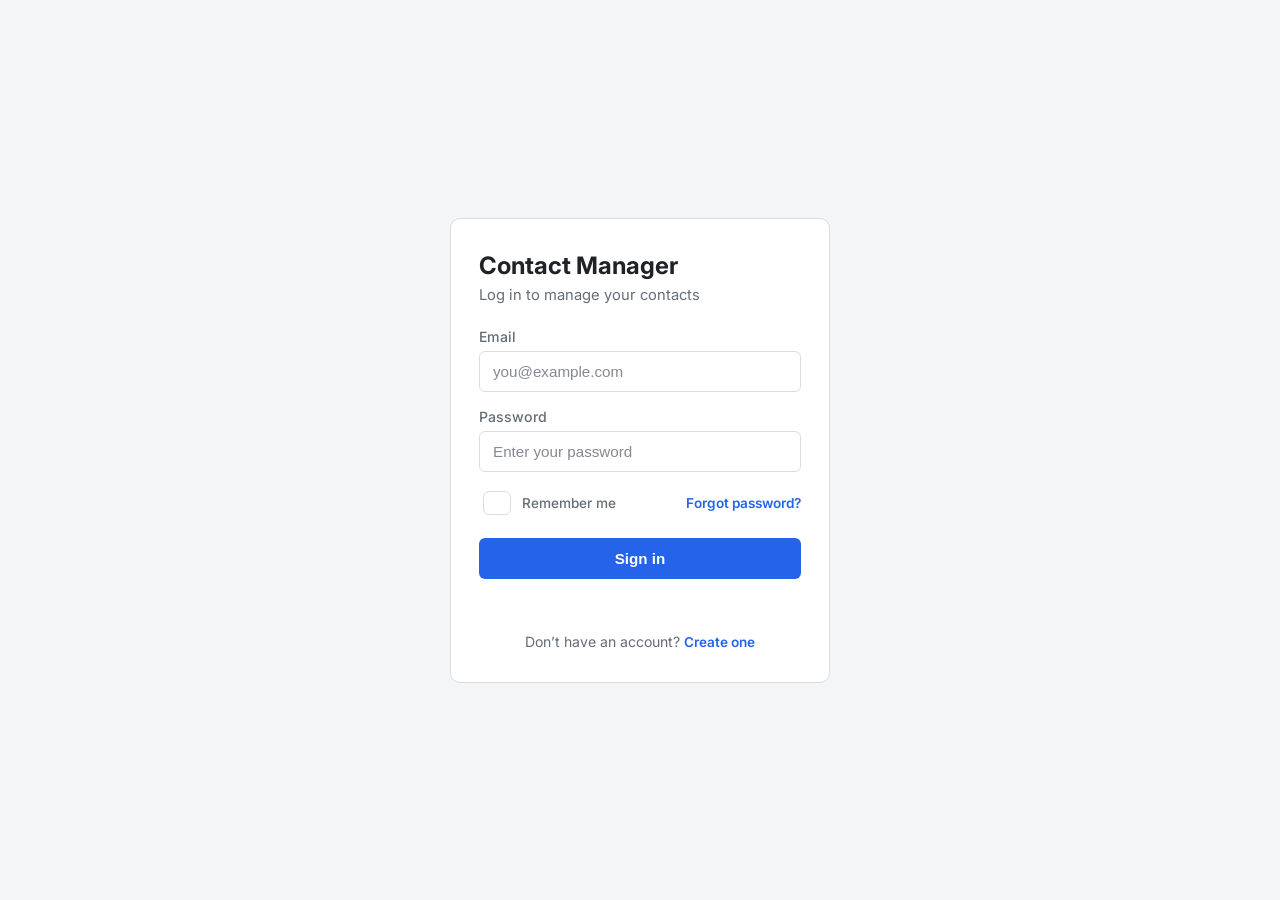
==== login/index.html @ 8346b184 "Add login page (HTML/CSS/JS) Adds a standalone contact-manager login page under login/, with email/p" ====
<!DOCTYPE html>
<html lang="en">
  <head>
    <meta charset="UTF-8" />
    <meta name="viewport" content="width=device-width, initial-scale=1.0" />
    <title>Contact Manager — Log in</title>
    <link rel="preconnect" href="https://fonts.googleapis.com" />
    <link rel="preconnect" href="https://fonts.gstatic.com" crossorigin />
    <link href="https://fonts.googleapis.com/css2?family=Inter:wght@400;500;600;700;800&display=swap" rel="stylesheet" />
    <link rel="stylesheet" href="styles.css" />
  </head>
  <body>
    <main class="page-shell">
      <section class="login-panel" aria-label="Login panel">
        <h1>Contact Manager</h1>
        <p class="subtitle">Log in to manage your contacts</p>

        <form id="loginForm" class="login-form" novalidate>
          <div class="field-group">
            <label for="email">Email</label>
            <input id="email" name="email" type="email" placeholder="you@example.com" autocomplete="email" required />
          </div>

          <div class="field-group">
            <label for="password">Password</label>
            <input id="password" name="password" type="password" placeholder="Enter your password" autocomplete="current-password" required />
          </div>

          <div class="meta-row">
            <label class="remember-me" for="rememberMe">
              <input id="rememberMe" type="checkbox" />
              <span>Remember me</span>
            </label>
            <a href="#" class="link-text">Forgot password?</a>
          </div>

          <button type="submit" class="primary-btn" id="submitButton">
            <span class="btn-text">Sign in</span>
          </button>

          <div id="formMessage" class="form-message" role="alert" aria-live="polite"></div>
        </form>

        <p class="signup-link">
          Don’t have an account?
          <a href="#">Create one</a>
        </p>
      </section>
    </main>

    <script src="script.js"></script>
  </body>
</html>
---- login/styles.css ----
:root {
  --bg: #f4f5f7;
  --card-bg: #ffffff;
  --border: #d9dce1;
  --text: #1f2328;
  --muted: #656d76;
  --primary: #2563eb;
  --primary-strong: #1d4ed8;
  --success: #15803d;
  --error: #b91c1c;
}

@media (prefers-color-scheme: dark) {
  :root {
    --bg: #16181d;
    --card-bg: #1e2128;
    --border: #333844;
    --text: #e6e8eb;
    --muted: #9aa2ad;
  }
}

* {
  box-sizing: border-box;
}

html, body {
  margin: 0;
  min-height: 100%;
  font-family: "Inter", sans-serif;
}

body {
  min-height: 100vh;
  display: grid;
  place-items: center;
  background: var(--bg);
  color: var(--text);
}

.page-shell {
  width: min(100%, 1200px);
  display: grid;
  place-items: center;
  padding: 32px 20px;
}

.login-panel {
  width: min(100%, 380px);
  background: var(--card-bg);
  border: 1px solid var(--border);
  border-radius: 10px;
  padding: 32px 28px;
}

h1 {
  margin: 0;
  font-size: 1.5rem;
  font-weight: 700;
}

.subtitle {
  margin: 6px 0 0;
  color: var(--muted);
  font-size: 0.92rem;
}

.login-form {
  margin-top: 24px;
}

.field-group {
  display: flex;
  flex-direction: column;
  gap: 6px;
  margin-bottom: 16px;
}

label {
  color: var(--muted);
  font-size: 0.88rem;
  font-weight: 500;
}

input {
  appearance: none;
  width: 100%;
  padding: 11px 13px;
  border-radius: 6px;
  border: 1px solid var(--border);
  background: var(--card-bg);
  color: var(--text);
  font-size: 0.95rem;
  outline: none;
  transition: border-color 0.15s ease;
}

input::placeholder {
  color: var(--muted);
  opacity: 0.8;
}

input:focus {
  border-color: var(--primary);
}

.meta-row {
  display: flex;
  justify-content: space-between;
  align-items: center;
  gap: 14px;
  margin: 2px 0 20px;
}

.remember-me {
  display: inline-flex;
  align-items: center;
  gap: 8px;
  color: var(--muted);
  font-size: 0.85rem;
}

.remember-me input {
  width: 15px;
  height: 15px;
  accent-color: var(--primary);
}

.link-text,
.signup-link a {
  color: var(--primary);
  text-decoration: none;
  font-weight: 600;
  font-size: 0.85rem;
}

.link-text:hover,
.signup-link a:hover {
  text-decoration: underline;
}

.primary-btn {
  width: 100%;
  border: none;
  border-radius: 6px;
  padding: 12px 18px;
  background: var(--primary);
  color: white;
  font-size: 0.95rem;
  font-weight: 600;
  cursor: pointer;
  transition: background 0.15s ease, opacity 0.15s ease;
}

.primary-btn:hover {
  background: var(--primary-strong);
}

.primary-btn:disabled {
  opacity: 0.7;
  cursor: not-allowed;
}

.form-message {
  min-height: 20px;
  margin-top: 14px;
  font-size: 0.87rem;
  color: var(--muted);
}

.form-message.success {
  color: var(--success);
}

.form-message.error {
  color: var(--error);
}

.signup-link {
  margin: 20px 0 0;
  text-align: center;
  color: var(--muted);
  font-size: 0.88rem;
}

@media (max-width: 480px) {
  .login-panel {
    padding: 24px 20px;
    border-radius: 8px;
  }

  .meta-row {
    align-items: flex-start;
    flex-direction: column;
  }
}
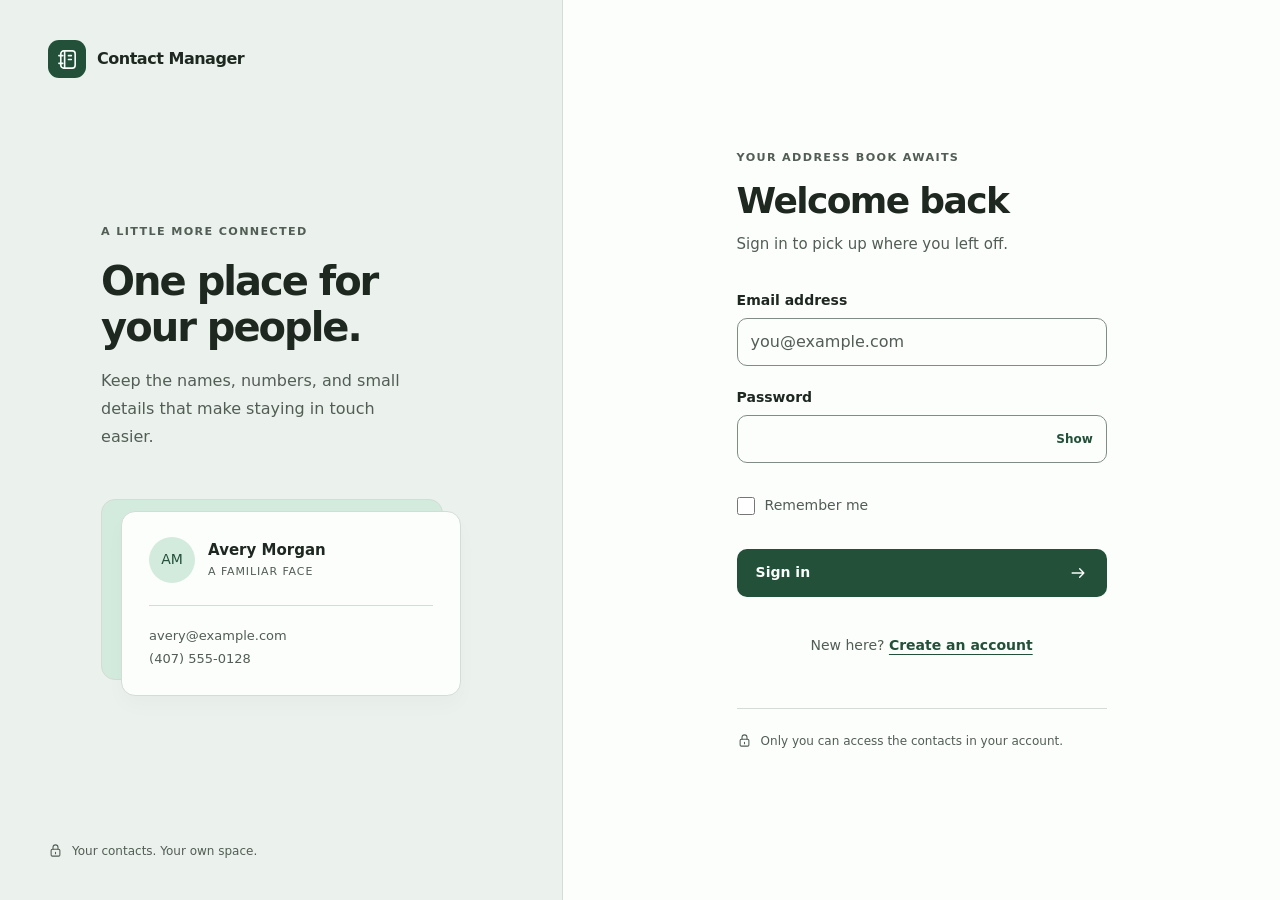
==== commit 4bcaab9c: "Redesign authentication with shared accessible form controls" ====
--- a/login/index.html
+++ b/login/index.html
@@ -1,53 +1,54 @@
 <!DOCTYPE html>
 <html lang="en">
-  <head>
-    <meta charset="UTF-8" />
-    <meta name="viewport" content="width=device-width, initial-scale=1.0" />
-    <title>Contact Manager — Log in</title>
-    <link rel="preconnect" href="https://fonts.googleapis.com" />
-    <link rel="preconnect" href="https://fonts.gstatic.com" crossorigin />
-    <link href="https://fonts.googleapis.com/css2?family=Inter:wght@400;500;600;700;800&display=swap" rel="stylesheet" />
-    <link rel="stylesheet" href="styles.css" />
-  </head>
-  <body>
-    <main class="page-shell">
-      <section class="login-panel" aria-label="Login panel">
-        <h1>Contact Manager</h1>
-        <p class="subtitle">Log in to manage your contacts</p>
+<head>
+  <meta charset="UTF-8" />
+  <meta name="viewport" content="width=device-width, initial-scale=1.0" />
+  <meta name="theme-color" content="#284e3d" />
+  <title>Sign in | Contact Manager</title>
+  <link rel="stylesheet" href="../assets/ui.css" />
+  <link rel="stylesheet" href="../assets/auth.css" />
+</head>
+<body>
+  <a class="skip-link" href="#main">Skip to sign in</a>
+  <div class="auth-page">
+    <aside class="auth-story" aria-label="About Contact Manager">
+      <a class="brand" href="../login/index.html"><span class="brand-mark"><svg class="icon" aria-hidden="true"><use href="../assets/icons.svg#book"></use></svg></span>Contact Manager</a>
+      <div class="story-content">
+        <div class="eyebrow">A little more connected</div>
+        <h2>One place for<br />your people.</h2>
+        <p>Keep the names, numbers, and small details that make staying in touch easier.</p>
+        <div class="address-illustration" aria-hidden="true">
+          <div class="sample-contact">
+            <div class="sample-top"><span class="sample-avatar">AM</span><div><div class="sample-name">Avery Morgan</div><div class="sample-label">A familiar face</div></div></div>
+            <div class="sample-detail">avery@example.com<br />(407) 555-0128</div>
+          </div>
+        </div>
+      </div>
+      <p class="story-footer"><svg class="icon" aria-hidden="true"><use href="../assets/icons.svg#lock"></use></svg>Your contacts. Your own space.</p>
+    </aside>
+    <main class="auth-main" id="main" tabindex="-1">
+      <section class="auth-form-wrap" aria-labelledby="pageTitle">
+        <p class="eyebrow">Your address book awaits</p>
+        <h1 id="pageTitle">Welcome back</h1>
+        <p class="auth-intro">Sign in to pick up where you left off.</p>
+        <form id="loginForm" class="login-form" novalidate>
 
-        <form id="loginForm" class="login-form" novalidate>
-          <div class="field-group">
-            <label for="email">Email</label>
-            <input id="email" name="email" type="email" placeholder="you@example.com" autocomplete="email" required />
-          </div>
-
+          <div class="field-group"><label for="email">Email address</label><input id="email" name="email" type="email" autocomplete="email" maxlength="254" placeholder="you@example.com" required /></div>
           <div class="field-group">
             <label for="password">Password</label>
-            <input id="password" name="password" type="password" placeholder="Enter your password" autocomplete="current-password" required />
+            <div class="password-control"><input id="password" name="password" type="password" autocomplete="current-password" required /><button class="password-toggle" type="button" data-password-toggle="password" aria-label="Show password" aria-pressed="false" aria-controls="password">Show</button></div>
+
           </div>
-
-          <div class="meta-row">
-            <label class="remember-me" for="rememberMe">
-              <input id="rememberMe" type="checkbox" />
-              <span>Remember me</span>
-            </label>
-            <a href="#" class="link-text">Forgot password?</a>
-          </div>
-
-          <button type="submit" class="primary-btn" id="submitButton">
-            <span class="btn-text">Sign in</span>
-          </button>
-
-          <div id="formMessage" class="form-message" role="alert" aria-live="polite"></div>
+          <label class="remember-me" for="rememberMe"><input id="rememberMe" name="rememberMe" type="checkbox" /><span>Remember me</span></label>
+          <div id="formMessage" class="form-message" role="status" aria-live="polite" tabindex="-1"></div>
+          <button type="submit" class="primary-btn" id="submitButton"><span class="btn-text">Sign in</span><svg class="icon" aria-hidden="true"><use href="../assets/icons.svg#arrow"></use></svg></button>
         </form>
-
-        <p class="signup-link">
-          Don’t have an account?
-          <a href="#">Create one</a>
-        </p>
+        <p class="signup-link">New here? <a href="../signup/index.html">Create an account</a></p>
+        <p class="auth-footnote"><svg class="icon" aria-hidden="true"><use href="../assets/icons.svg#lock"></use></svg>Only you can access the contacts in your account.</p>
       </section>
     </main>
-
-    <script src="script.js"></script>
-  </body>
+  </div>
+  <script src="../assets/forms.js"></script>
+  <script src="script.js"></script>
+</body>
 </html>
--- a/assets/ui.css
+++ b/assets/ui.css
@@ -0,0 +1,89 @@
+:root {
+  color-scheme: light;
+  --canvas: oklch(0.975 0.005 155);
+  --surface: oklch(0.994 0.003 155);
+  --surface-soft: oklch(0.952 0.009 155);
+  --line: oklch(0.885 0.009 155);
+  --input-line: oklch(0.63 0.018 155);
+  --ink: oklch(0.265 0.018 155);
+  --muted: oklch(0.465 0.018 155);
+  --primary: oklch(0.39 0.064 160);
+  --primary-hover: oklch(0.325 0.055 160);
+  --on-primary: oklch(0.99 0.003 155);
+  --accent-soft: oklch(0.918 0.032 160);
+  --error: oklch(0.43 0.16 25);
+  --error-soft: oklch(0.96 0.017 25);
+  --success: oklch(0.37 0.07 155);
+  --ease: cubic-bezier(0.22, 1, 0.36, 1);
+  --radius: 10px;
+  font-family: -apple-system, BlinkMacSystemFont, "Segoe UI", system-ui, sans-serif;
+  font-synthesis: none;
+  line-height: 1.5;
+  color: var(--ink);
+  background: var(--canvas);
+}
+*, *::before, *::after { box-sizing: border-box; }
+[hidden] { display: none !important; }
+body { margin: 0; min-width: 280px; }
+h1, h2, h3, p { margin: 0; }
+h1 { font-size: 2.25rem; line-height: 1.15; letter-spacing: -0.045em; font-weight: 650; }
+h2 { font-size: 1.25rem; line-height: 1.3; letter-spacing: -0.025em; font-weight: 650; }
+p { max-width: 65ch; }
+a { color: var(--primary); text-underline-offset: 4px; }
+a:hover { text-decoration-thickness: 2px; }
+button, input, textarea { font: inherit; }
+button, a, input, textarea { -webkit-tap-highlight-color: transparent; }
+button { cursor: pointer; }
+button:disabled { cursor: wait; opacity: 0.65; }
+:focus-visible { outline: 3px solid var(--primary); outline-offset: 4px; }
+.icon { width: 20px; height: 20px; flex-shrink: 0; fill: none; stroke: currentColor; stroke-width: 1.7; stroke-linecap: round; stroke-linejoin: round; }
+.brand { display: inline-flex; align-items: center; gap: 11px; font-size: 1rem; font-weight: 650; letter-spacing: -0.03em; color: var(--ink); text-decoration: none; }
+.brand-mark { display: grid; place-items: center; width: 38px; height: 38px; border-radius: 11px; background: var(--primary); color: var(--on-primary); }
+.brand-mark .icon { width: 23px; height: 23px; }
+.eyebrow { font-size: 0.7rem; font-weight: 650; letter-spacing: 0.12em; text-transform: uppercase; color: var(--muted); }
+.muted, .optional, .field-hint { color: var(--muted); }
+.optional { font-weight: 400; font-size: 0.75rem; margin-left: 5px; }
+.primary-btn, .secondary-btn, .text-btn, .danger-btn {
+  min-height: 44px; display: inline-flex; align-items: center; justify-content: center; gap: 9px;
+  border-radius: var(--radius); border: 1px solid transparent; padding: 10px 17px;
+  font-size: 0.875rem; font-weight: 600; text-decoration: none;
+  transition: background-color 180ms var(--ease), color 180ms var(--ease), transform 180ms var(--ease);
+}
+.primary-btn { color: var(--on-primary); background: var(--primary); }
+.primary-btn:hover:not(:disabled) { background: var(--primary-hover); }
+.secondary-btn { background: var(--surface); border-color: var(--input-line); color: var(--ink); }
+.secondary-btn:hover:not(:disabled), .text-btn:hover:not(:disabled) { background: var(--surface-soft); }
+.text-btn { background: transparent; color: var(--muted); }
+.danger-btn { background: var(--error); color: var(--on-primary); }
+button:active:not(:disabled) { transform: translateY(1px); }
+.field-group { display: flex; flex-direction: column; gap: 7px; min-width: 0; }
+.field-group label { font-size: 0.875rem; font-weight: 600; }
+input:not([type="checkbox"]), textarea {
+  width: 100%; min-height: 46px; border: 1px solid var(--input-line); border-radius: var(--radius);
+  padding: 11px 13px; background: var(--surface); color: var(--ink); font-size: 1rem;
+  transition: border-color 180ms var(--ease), background-color 180ms var(--ease);
+}
+input::placeholder, textarea::placeholder { color: var(--muted); opacity: 1; }
+input:focus, textarea:focus { border-color: var(--primary); }
+input[aria-invalid="true"], textarea[aria-invalid="true"] { border-color: var(--error); }
+input[type="checkbox"] { appearance: auto; width: 18px; height: 18px; accent-color: var(--primary); margin: 0; }
+textarea { resize: vertical; min-height: 94px; }
+.field-hint { font-size: 0.75rem; line-height: 1.5; }
+.field-grid { display: grid; grid-template-columns: 1fr 1fr; gap: 14px; }
+.form-message, .contact-message { font-size: 0.875rem; border-radius: var(--radius); }
+.form-message:empty, .contact-message:empty { display: none; }
+.form-message:not(:empty), .contact-message:not(:empty) { padding: 12px 15px; background: var(--surface-soft); }
+.form-message.error, .contact-message.error { color: var(--error); background: var(--error-soft); }
+.form-message.success, .contact-message.success { color: var(--success); background: var(--accent-soft); }
+.sr-only { position: absolute; width: 1px; height: 1px; padding: 0; margin: -1px; overflow: hidden; clip-path: inset(50%); white-space: nowrap; border: 0; }
+.skip-link { position: fixed; top: 12px; left: 12px; transform: translateY(-160%); z-index: 20; background: var(--surface); padding: 12px 18px; border: 1px solid var(--primary); border-radius: var(--radius); }
+.skip-link:focus { transform: translateY(0); }
+button[aria-busy="true"]::before { content: ''; width: 10px; height: 10px; border-radius: 50%; background: currentColor; animation: pending 900ms ease-in-out infinite alternate; }
+@keyframes pending { to { opacity: 0.35; } }
+@keyframes reveal { from { opacity: 0; transform: translateY(8px); } to { opacity: 1; transform: translateY(0); } }
+@media (prefers-reduced-motion: reduce) {
+  *, *::before, *::after { animation: none !important; transition: none !important; scroll-behavior: auto !important; }
+}
+@media (forced-colors: active) {
+  .primary-btn, .brand-mark, .avatar { border: 1px solid ButtonText; }
+}
--- a/assets/auth.css
+++ b/assets/auth.css
@@ -0,0 +1,40 @@
+.auth-page { min-height: 100svh; display: grid; grid-template-columns: minmax(360px, 44%) 1fr; }
+.auth-story { background: var(--surface-soft); padding: 40px 48px; display: flex; flex-direction: column; border-right: 1px solid var(--line); }
+.story-content { margin: auto; padding: 64px 0; width: min(100%, 360px); }
+.story-content h2 { font-size: 2.5rem; line-height: 1.15; letter-spacing: -0.05em; margin: 17px 0; font-weight: 550; }
+.story-content > p { color: var(--muted); line-height: 1.75; max-width: 32ch; }
+.address-illustration { margin-top: 48px; position: relative; padding: 12px 0 0 20px; }
+.address-illustration::before { content: ''; position: absolute; inset: 0 18px 16px 0; background: var(--accent-soft); border: 1px solid var(--line); border-radius: 14px; }
+.sample-contact { position: relative; background: var(--surface); border: 1px solid var(--line); border-radius: 14px; padding: 25px 27px; box-shadow: 0 10px 20px oklch(0.265 0.018 155 / 0.025); }
+.sample-top { display: flex; align-items: center; gap: 13px; padding-bottom: 22px; margin-bottom: 18px; border-bottom: 1px solid var(--line); }
+.sample-avatar { display: grid; place-items: center; width: 46px; height: 46px; background: var(--accent-soft); color: var(--primary); font-size: 0.875rem; border-radius: 50%; }
+.sample-name { font-size: 0.9375rem; font-weight: 600; }
+.sample-label { color: var(--muted); font-size: 0.6875rem; letter-spacing: 0.08em; text-transform: uppercase; margin-top: 3px; }
+.sample-detail { font-size: 0.8125rem; color: var(--muted); line-height: 1.8; }
+.story-footer { display: flex; gap: 9px; align-items: center; font-size: 0.75rem; color: var(--muted); }
+.story-footer .icon { width: 15px; height: 15px; }
+.auth-main { min-width: 0; display: flex; align-items: center; justify-content: center; padding: 64px 36px; background: var(--surface); }
+.auth-form-wrap { width: 100%; max-width: 370px; }
+.auth-form-wrap .eyebrow { margin-bottom: 13px; }
+.auth-form-wrap h1 { font-size: 2.25rem; margin-bottom: 12px; }
+.auth-intro { font-size: 0.9375rem; color: var(--muted); margin-bottom: 34px; }
+.login-form { display: grid; gap: 21px; }
+.password-control { display: flex; align-items: center; position: relative; }
+.password-control input { padding-right: 70px; }
+.password-toggle { position: absolute; right: 3px; min-height: 44px; min-width: 58px; padding: 6px 10px; border: 0; border-radius: 7px; color: var(--primary); background: transparent; font-size: 0.75rem; font-weight: 600; }
+.password-toggle:hover { background: var(--surface-soft); }
+.remember-me { display: inline-flex; align-items: center; gap: 10px; width: fit-content; min-height: 44px; font-size: 0.875rem; color: var(--muted); cursor: pointer; }
+.login-form > .primary-btn { min-height: 48px; justify-content: space-between; padding-inline: 18px; }
+.signup-link { font-size: 0.875rem; color: var(--muted); text-align: center; margin-top: 28px; }
+.signup-link a { font-weight: 600; display: inline-block; padding-block: 10px; }
+.auth-footnote { margin-top: 42px; padding-top: 23px; border-top: 1px solid var(--line); color: var(--muted); font-size: 0.75rem; display: flex; gap: 9px; align-items: center; }
+.auth-footnote .icon { width: 15px; height: 15px; }
+@media (max-width: 760px) {
+  .auth-page { display: block; background: var(--surface); }
+  .auth-story { padding: 25px 24px; border-right: 0; border-bottom: 1px solid var(--line); background: var(--surface); }
+  .story-content, .story-footer { display: none; }
+  .auth-main { padding: 42px 24px; align-items: flex-start; }
+  .auth-form-wrap { max-width: 410px; }
+  .auth-form-wrap h1 { font-size: 2rem; }
+  .auth-footnote { margin-top: 30px; }
+}
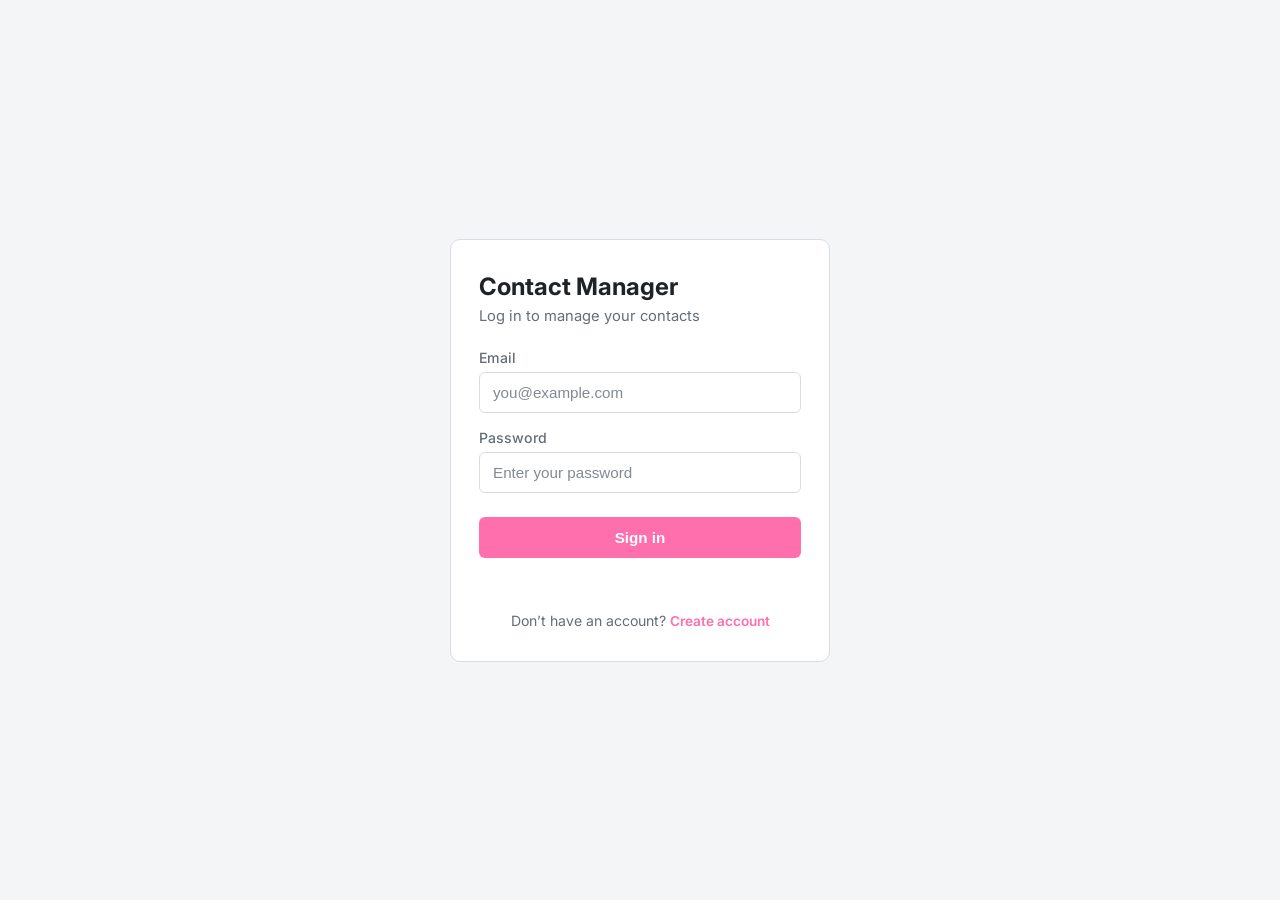
==== commit a5b56922: "Remove remember me and forgot password from login, add comments Drop the remember-me checkbox and fo" ====
--- a/login/index.html
+++ b/login/index.html
@@ -1,54 +1,50 @@
 <!DOCTYPE html>
 <html lang="en">
-<head>
-  <meta charset="UTF-8" />
-  <meta name="viewport" content="width=device-width, initial-scale=1.0" />
-  <meta name="theme-color" content="#284e3d" />
-  <title>Sign in | Contact Manager</title>
-  <link rel="stylesheet" href="../assets/ui.css" />
-  <link rel="stylesheet" href="../assets/auth.css" />
-</head>
-<body>
-  <a class="skip-link" href="#main">Skip to sign in</a>
-  <div class="auth-page">
-    <aside class="auth-story" aria-label="About Contact Manager">
-      <a class="brand" href="../login/index.html"><span class="brand-mark"><svg class="icon" aria-hidden="true"><use href="../assets/icons.svg#book"></use></svg></span>Contact Manager</a>
-      <div class="story-content">
-        <div class="eyebrow">A little more connected</div>
-        <h2>One place for<br />your people.</h2>
-        <p>Keep the names, numbers, and small details that make staying in touch easier.</p>
-        <div class="address-illustration" aria-hidden="true">
-          <div class="sample-contact">
-            <div class="sample-top"><span class="sample-avatar">AM</span><div><div class="sample-name">Avery Morgan</div><div class="sample-label">A familiar face</div></div></div>
-            <div class="sample-detail">avery@example.com<br />(407) 555-0128</div>
+  <head>
+    <meta charset="UTF-8" />
+    <meta name="viewport" content="width=device-width, initial-scale=1.0" />
+    <title>Contact Manager — Log in</title>
+    <!-- Inter font from Google Fonts -->
+    <link rel="preconnect" href="https://fonts.googleapis.com" />
+    <link rel="preconnect" href="https://fonts.gstatic.com" crossorigin />
+    <link href="https://fonts.googleapis.com/css2?family=Inter:wght@400;500;600;700;800&display=swap" rel="stylesheet" />
+    <link rel="stylesheet" href="styles.css" />
+  </head>
+  <body>
+    <main class="page-shell">
+      <section class="login-panel" aria-label="Login panel">
+        <!-- Page title -->
+        <h1>Contact Manager</h1>
+        <p class="subtitle">Log in to manage your contacts</p>
+
+        <!-- Login form; handled in script.js -->
+        <form id="loginForm" class="login-form" novalidate>
+          <div class="field-group">
+            <label for="email">Email</label>
+            <input id="email" name="email" type="email" placeholder="you@example.com" autocomplete="email" required />
           </div>
-        </div>
-      </div>
-      <p class="story-footer"><svg class="icon" aria-hidden="true"><use href="../assets/icons.svg#lock"></use></svg>Your contacts. Your own space.</p>
-    </aside>
-    <main class="auth-main" id="main" tabindex="-1">
-      <section class="auth-form-wrap" aria-labelledby="pageTitle">
-        <p class="eyebrow">Your address book awaits</p>
-        <h1 id="pageTitle">Welcome back</h1>
-        <p class="auth-intro">Sign in to pick up where you left off.</p>
-        <form id="loginForm" class="login-form" novalidate>
 
-          <div class="field-group"><label for="email">Email address</label><input id="email" name="email" type="email" autocomplete="email" maxlength="254" placeholder="you@example.com" required /></div>
           <div class="field-group">
             <label for="password">Password</label>
-            <div class="password-control"><input id="password" name="password" type="password" autocomplete="current-password" required /><button class="password-toggle" type="button" data-password-toggle="password" aria-label="Show password" aria-pressed="false" aria-controls="password">Show</button></div>
+            <input id="password" name="password" type="password" placeholder="Enter your password" autocomplete="current-password" required />
+          </div>
 
-          </div>
-          <label class="remember-me" for="rememberMe"><input id="rememberMe" name="rememberMe" type="checkbox" /><span>Remember me</span></label>
-          <div id="formMessage" class="form-message" role="status" aria-live="polite" tabindex="-1"></div>
-          <button type="submit" class="primary-btn" id="submitButton"><span class="btn-text">Sign in</span><svg class="icon" aria-hidden="true"><use href="../assets/icons.svg#arrow"></use></svg></button>
+          <button type="submit" class="primary-btn" id="submitButton">
+            <span class="btn-text">Sign in</span>
+          </button>
+
+          <!-- Filled in by script.js with success or error messages -->
+          <div id="formMessage" class="form-message" role="alert" aria-live="polite"></div>
         </form>
-        <p class="signup-link">New here? <a href="../signup/index.html">Create an account</a></p>
-        <p class="auth-footnote"><svg class="icon" aria-hidden="true"><use href="../assets/icons.svg#lock"></use></svg>Only you can access the contacts in your account.</p>
+
+        <!-- Link to the other auth page -->
+        <p class="signup-link">
+          Don’t have an account?
+          <a href="../signup/index.html">Create account</a>
+        </p>
       </section>
     </main>
-  </div>
-  <script src="../assets/forms.js"></script>
-  <script src="script.js"></script>
-</body>
+
+    <script src="script.js"></script>
+  </body>
 </html>
--- a/login/styles.css
+++ b/login/styles.css
@@ -0,0 +1,179 @@
+/* Color palette used across the page */
+:root {
+  --bg: #f4f5f7;
+  --card-bg: #ffffff;
+  --border: #d9dce1;
+  --text: #1f2328;
+  --muted: #656d76;
+  --primary: #FF6EAD;
+  --primary-strong: #FF358C;
+  --success: #15803d;
+  --error: #b91c1c;
+}
+
+/* Dark mode colors */
+@media (prefers-color-scheme: dark) {
+  :root {
+    --bg: #16181d;
+    --card-bg: #1e2128;
+    --border: #333844;
+    --text: #e6e8eb;
+    --muted: #9aa2ad;
+  }
+}
+
+/* Base reset */
+* {
+  box-sizing: border-box;
+}
+
+html, body {
+  margin: 0;
+  min-height: 100%;
+  font-family: "Inter", sans-serif;
+}
+
+body {
+  min-height: 100vh;
+  display: grid;
+  place-items: center;
+  background: var(--bg);
+  color: var(--text);
+}
+
+/* Centers the card on the page */
+.page-shell {
+  width: min(100%, 1200px);
+  display: grid;
+  place-items: center;
+  padding: 32px 20px;
+}
+
+/* The card that holds the form */
+.login-panel {
+  width: min(100%, 380px);
+  background: var(--card-bg);
+  border: 1px solid var(--border);
+  border-radius: 10px;
+  padding: 32px 28px;
+}
+
+/* Heading and subtitle */
+h1 {
+  margin: 0;
+  font-size: 1.5rem;
+  font-weight: 700;
+}
+
+.subtitle {
+  margin: 6px 0 0;
+  color: var(--muted);
+  font-size: 0.92rem;
+}
+
+/* Form layout and input fields */
+.login-form {
+  margin-top: 24px;
+}
+
+.field-group {
+  display: flex;
+  flex-direction: column;
+  gap: 6px;
+  margin-bottom: 16px;
+}
+
+label {
+  color: var(--muted);
+  font-size: 0.88rem;
+  font-weight: 500;
+}
+
+input {
+  appearance: none;
+  width: 100%;
+  padding: 11px 13px;
+  border-radius: 6px;
+  border: 1px solid var(--border);
+  background: var(--card-bg);
+  color: var(--text);
+  font-size: 0.95rem;
+  outline: none;
+  transition: border-color 0.15s ease;
+}
+
+input::placeholder {
+  color: var(--muted);
+  opacity: 0.8;
+}
+
+input:focus {
+  border-color: var(--primary);
+}
+
+/* Link to switch between login and signup */
+.signup-link a {
+  color: var(--primary);
+  text-decoration: none;
+  font-weight: 600;
+  font-size: 0.85rem;
+}
+
+.signup-link a:hover {
+  text-decoration: underline;
+}
+
+/* Submit button */
+.primary-btn {
+  width: 100%;
+  margin-top: 8px;
+  border: none;
+  border-radius: 6px;
+  padding: 12px 18px;
+  background: var(--primary);
+  color: white;
+  font-size: 0.95rem;
+  font-weight: 600;
+  cursor: pointer;
+  transition: background 0.15s ease, opacity 0.15s ease;
+}
+
+.primary-btn:hover {
+  background: var(--primary-strong);
+}
+
+.primary-btn:disabled {
+  opacity: 0.7;
+  cursor: not-allowed;
+}
+
+/* Success / error message under the button */
+.form-message {
+  min-height: 20px;
+  margin-top: 14px;
+  font-size: 0.87rem;
+  color: var(--muted);
+}
+
+.form-message.success {
+  color: var(--success);
+}
+
+.form-message.error {
+  color: var(--error);
+}
+
+.signup-link {
+  margin: 20px 0 0;
+  text-align: center;
+  color: var(--muted);
+  font-size: 0.88rem;
+}
+
+/* Smaller padding on phones */
+@media (max-width: 480px) {
+  .login-panel {
+    padding: 24px 20px;
+    border-radius: 8px;
+  }
+}
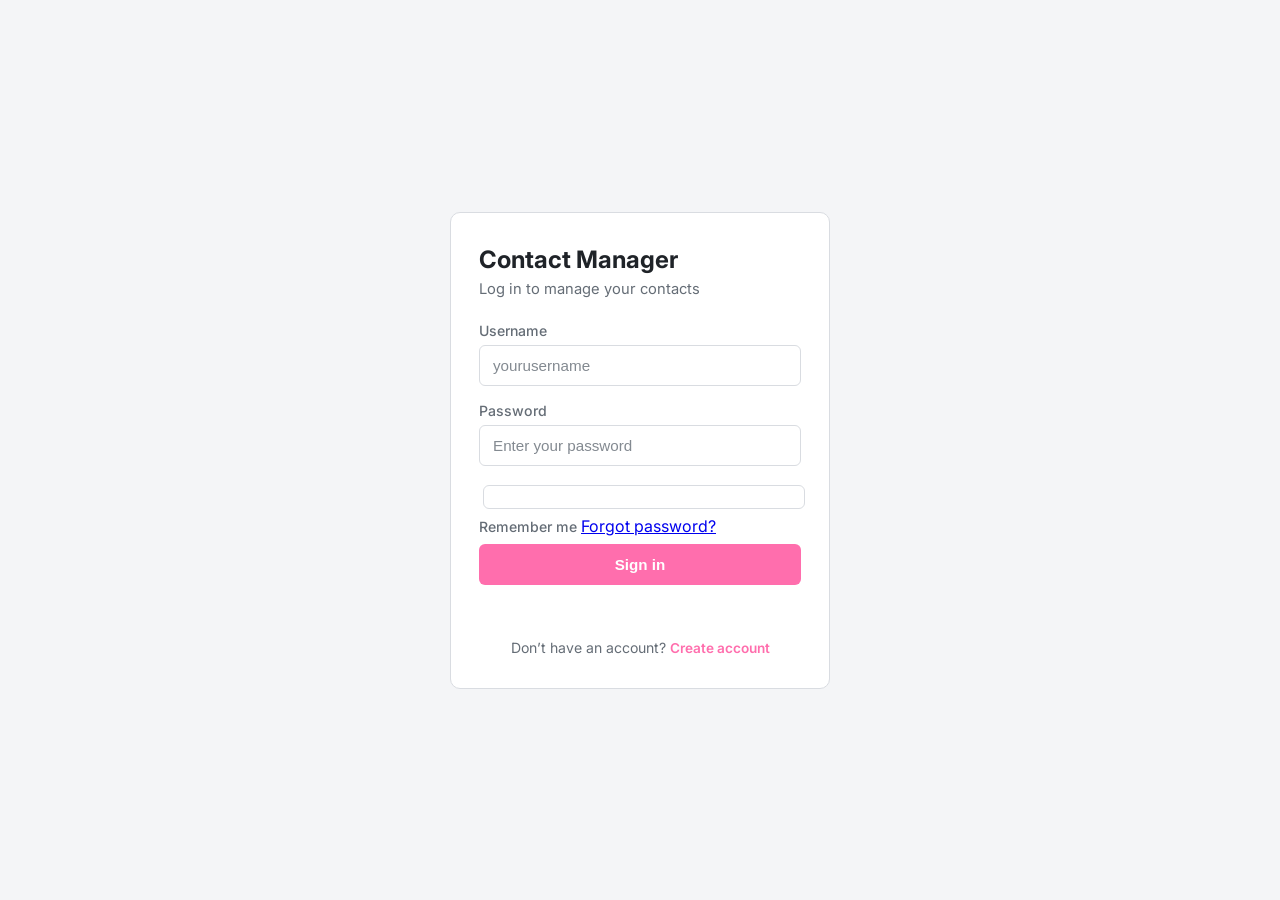
==== commit c93e6103: "Align app with original ERD and fix local preview sessions" ====
--- a/login/index.html
+++ b/login/index.html
@@ -4,7 +4,6 @@
     <meta charset="UTF-8" />
     <meta name="viewport" content="width=device-width, initial-scale=1.0" />
     <title>Contact Manager — Log in</title>
-    <!-- Inter font from Google Fonts -->
     <link rel="preconnect" href="https://fonts.googleapis.com" />
     <link rel="preconnect" href="https://fonts.gstatic.com" crossorigin />
     <link href="https://fonts.googleapis.com/css2?family=Inter:wght@400;500;600;700;800&display=swap" rel="stylesheet" />
@@ -13,15 +12,13 @@
   <body>
     <main class="page-shell">
       <section class="login-panel" aria-label="Login panel">
-        <!-- Page title -->
         <h1>Contact Manager</h1>
         <p class="subtitle">Log in to manage your contacts</p>
 
-        <!-- Login form; handled in script.js -->
         <form id="loginForm" class="login-form" novalidate>
           <div class="field-group">
-            <label for="email">Email</label>
-            <input id="email" name="email" type="email" placeholder="you@example.com" autocomplete="email" required />
+            <label for="username">Username</label>
+            <input id="username" name="username" type="text" placeholder="yourusername" autocomplete="username" maxlength="50" required />
           </div>
 
           <div class="field-group">
@@ -29,15 +26,21 @@
             <input id="password" name="password" type="password" placeholder="Enter your password" autocomplete="current-password" required />
           </div>
 
+          <div class="meta-row">
+            <label class="remember-me" for="rememberMe">
+              <input id="rememberMe" type="checkbox" />
+              <span>Remember me</span>
+            </label>
+            <a href="#" class="link-text">Forgot password?</a>
+          </div>
+
           <button type="submit" class="primary-btn" id="submitButton">
             <span class="btn-text">Sign in</span>
           </button>
 
-          <!-- Filled in by script.js with success or error messages -->
           <div id="formMessage" class="form-message" role="alert" aria-live="polite"></div>
         </form>
 
-        <!-- Link to the other auth page -->
         <p class="signup-link">
           Don’t have an account?
           <a href="../signup/index.html">Create account</a>
